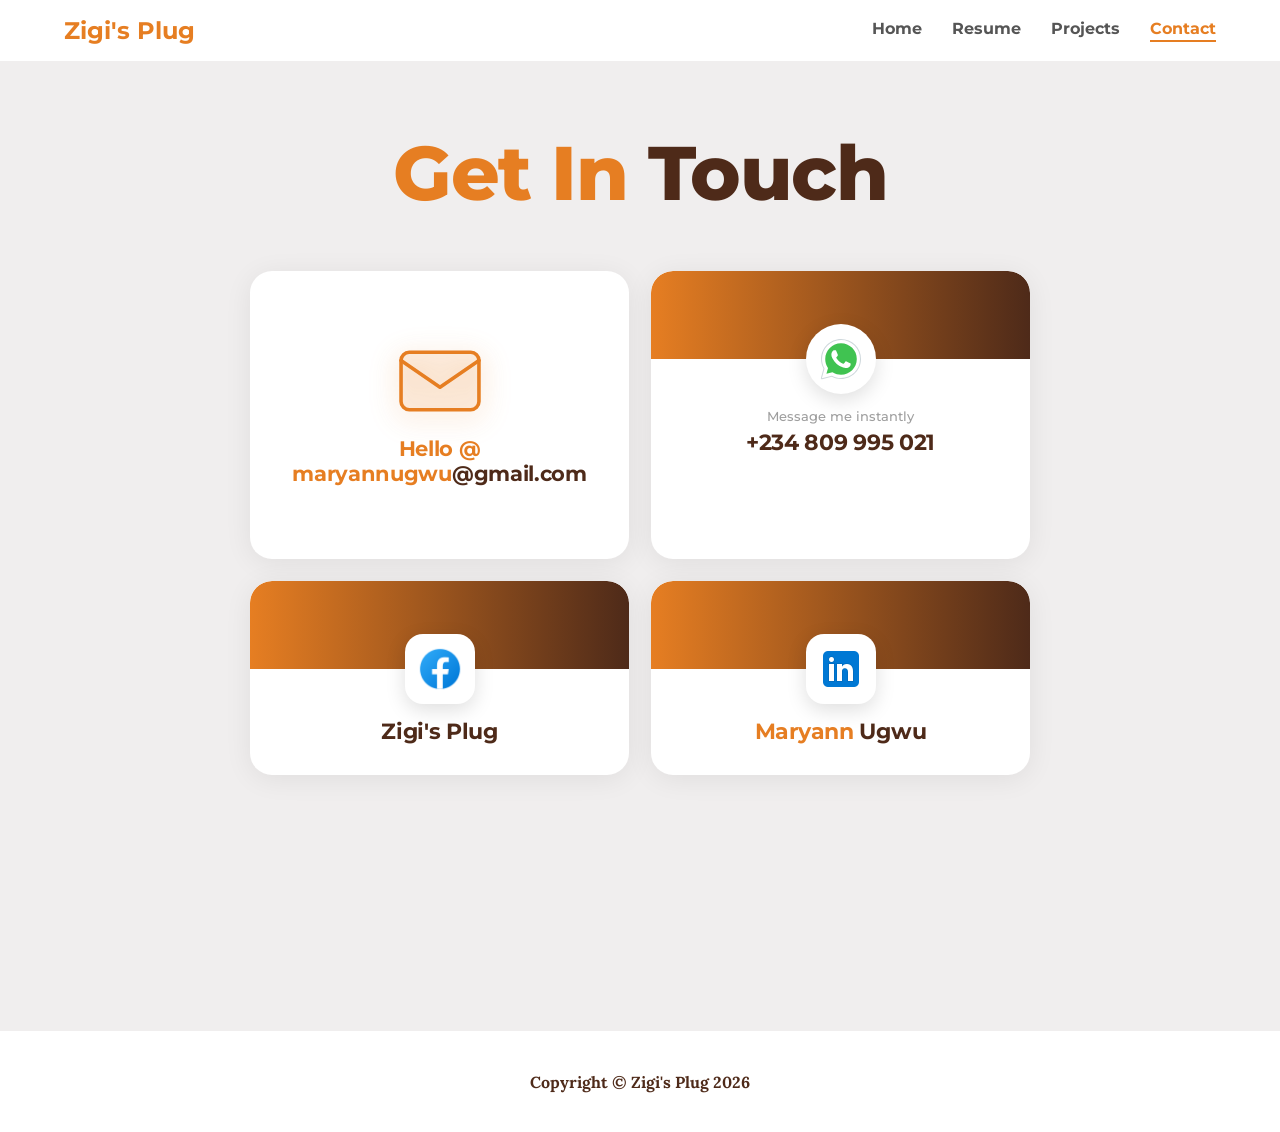
==== contact.html @ e09af683 "Add files via upload" ====
<!DOCTYPE html>
<html lang="en">
<head>
    <meta charset="UTF-8">
    <meta name="viewport" content="width=device-width, initial-scale=1.0">
    <title>Contact – Zigi's Plug</title>
    <link rel="preconnect" href="https://fonts.googleapis.com">
    <link rel="preconnect" href="https://fonts.gstatic.com" crossorigin>
    <link href="https://fonts.googleapis.com/css2?family=Lora:ital,wght@0,400..700;1,400..700&family=Montserrat:ital,wght@0,100..900;1,100..900&family=Oswald:wght@200..700&display=swap" rel="stylesheet">
    <link rel="stylesheet" href="practise.css">
</head>
<body>

    <!-- ══ NAV ══ -->
    <header>
        <nav class="nav">
            <div class="logo">Zigi's Plug</div>
            <div class="links">
                <a href="index.html">Home</a>
                <a href="resume.html">Resume</a>
                <a href="project.html">Projects</a>
                <a href="contact.html" class="nav-active">Contact</a>
            </div>
        </nav>
    </header>

    <!-- ══ MAIN ══ -->
    <main>
        <section class="contact-section">

            <!-- Heading -->
            <h1 class="contact-heading">
                <span class="c-orange">Get In</span> <span class="c-dark">Touch</span>
            </h1>

            <!-- 2 × 2 Card Grid -->
            <div class="contact-grid">

                <!-- ── EMAIL CARD ── -->
                <a href="mailto:maryannugwu222@gmail.com" class="contact-card email-card">
                    <div class="email-icon">
                        <svg xmlns="http://www.w3.org/2000/svg"
                             viewBox="0 0 80 60" width="82" height="62" fill="none">
                            <!-- Card body -->
                            <rect x="2" y="2" width="76" height="56" rx="8"
                                  fill="#E67E22" fill-opacity="0.10"
                                  stroke="#E67E22" stroke-width="3.5"/>
                            <!-- Envelope flap -->
                            <path d="M2 10 L40 36 L78 10"
                                  stroke="#E67E22" stroke-width="3.5"
                                  stroke-linecap="round" stroke-linejoin="round"/>
                        </svg>
                    </div>
                    <p class="email-addr">
                        <span class="c-orange">Hello @ maryannugwu</span><span class="c-dark">@gmail.com</span>
                    </p>
                </a>

                <!-- ── WHATSAPP CARD ── -->
                <a href="https://wa.link/ex4yzp" target="_blank" rel="noopener"
                   class="contact-card gradient-card">
                    <div class="card-gradient-bar"></div>

                    <!-- WhatsApp badge — full green circle -->
                    <div class="card-badge circle-badge">
                        <svg xmlns="http://www.w3.org/2000/svg" x="0px" y="0px" width="48" height="48" viewBox="0 0 48 48">
                        <path fill="#fff" d="M4.868,43.303l2.694-9.835C5.9,30.59,5.026,27.324,5.027,23.979C5.032,13.514,13.548,5,24.014,5c5.079,0.002,9.845,1.979,13.43,5.566c3.584,3.588,5.558,8.356,5.556,13.428c-0.004,10.465-8.522,18.98-18.986,18.98c-0.001,0,0,0,0,0h-0.008c-3.177-0.001-6.3-0.798-9.073-2.311L4.868,43.303z"></path><path fill="#fff" d="M4.868,43.803c-0.132,0-0.26-0.052-0.355-0.148c-0.125-0.127-0.174-0.312-0.127-0.483l2.639-9.636c-1.636-2.906-2.499-6.206-2.497-9.556C4.532,13.238,13.273,4.5,24.014,4.5c5.21,0.002,10.105,2.031,13.784,5.713c3.679,3.683,5.704,8.577,5.702,13.781c-0.004,10.741-8.746,19.48-19.486,19.48c-3.189-0.001-6.344-0.788-9.144-2.277l-9.875,2.589C4.953,43.798,4.911,43.803,4.868,43.803z"></path><path fill="#cfd8dc" d="M24.014,5c5.079,0.002,9.845,1.979,13.43,5.566c3.584,3.588,5.558,8.356,5.556,13.428c-0.004,10.465-8.522,18.98-18.986,18.98h-0.008c-3.177-0.001-6.3-0.798-9.073-2.311L4.868,43.303l2.694-9.835C5.9,30.59,5.026,27.324,5.027,23.979C5.032,13.514,13.548,5,24.014,5 M24.014,42.974C24.014,42.974,24.014,42.974,24.014,42.974C24.014,42.974,24.014,42.974,24.014,42.974 M24.014,42.974C24.014,42.974,24.014,42.974,24.014,42.974C24.014,42.974,24.014,42.974,24.014,42.974 M24.014,4C24.014,4,24.014,4,24.014,4C12.998,4,4.032,12.962,4.027,23.979c-0.001,3.367,0.849,6.685,2.461,9.622l-2.585,9.439c-0.094,0.345,0.002,0.713,0.254,0.967c0.19,0.192,0.447,0.297,0.711,0.297c0.085,0,0.17-0.011,0.254-0.033l9.687-2.54c2.828,1.468,5.998,2.243,9.197,2.244c11.024,0,19.99-8.963,19.995-19.98c0.002-5.339-2.075-10.359-5.848-14.135C34.378,6.083,29.357,4.002,24.014,4L24.014,4z"></path><path fill="#40c351" d="M35.176,12.832c-2.98-2.982-6.941-4.625-11.157-4.626c-8.704,0-15.783,7.076-15.787,15.774c-0.001,2.981,0.833,5.883,2.413,8.396l0.376,0.597l-1.595,5.821l5.973-1.566l0.577,0.342c2.422,1.438,5.2,2.198,8.032,2.199h0.006c8.698,0,15.777-7.077,15.78-15.776C39.795,19.778,38.156,15.814,35.176,12.832z"></path><path fill="#fff" fill-rule="evenodd" d="M19.268,16.045c-0.355-0.79-0.729-0.806-1.068-0.82c-0.277-0.012-0.593-0.011-0.909-0.011c-0.316,0-0.83,0.119-1.265,0.594c-0.435,0.475-1.661,1.622-1.661,3.956c0,2.334,1.7,4.59,1.937,4.906c0.237,0.316,3.282,5.259,8.104,7.161c4.007,1.58,4.823,1.266,5.693,1.187c0.87-0.079,2.807-1.147,3.202-2.255c0.395-1.108,0.395-2.057,0.277-2.255c-0.119-0.198-0.435-0.316-0.909-0.554s-2.807-1.385-3.242-1.543c-0.435-0.158-0.751-0.237-1.068,0.238c-0.316,0.474-1.225,1.543-1.502,1.859c-0.277,0.317-0.554,0.357-1.028,0.119c-0.474-0.238-2.002-0.738-3.815-2.354c-1.41-1.257-2.362-2.81-2.639-3.285c-0.277-0.474-0.03-0.731,0.208-0.968c0.213-0.213,0.474-0.554,0.712-0.831c0.237-0.277,0.316-0.475,0.474-0.791c0.158-0.317,0.079-0.594-0.04-0.831C20.612,19.329,19.69,16.983,19.268,16.045z" clip-rule="evenodd"></path>
                        </svg>
                    </div>

                    <div class="card-body">
                        <p class="card-subtitle">Message me instantly</p>
                        <p class="card-title">+234 809 995 021</p>
                    </div>
                </a>

                <!-- ── FACEBOOK CARD ── -->
                <a href="https://www.facebook.com/profile.php?id=100084178749355"
                   target="_blank" rel="noopener"
                   class="contact-card gradient-card">
                    <div class="card-gradient-bar"></div>

                    <!-- Facebook badge — white rounded square with bold "f" -->
                    <div class="card-badge">
                        <img src="icons8-facebook-50.png" alt="Facebook badge" width="48" height="48">
                    </div>

                    <div class="card-body">
                        <p class="card-title">Zigi's Plug</p>
                    </div>
                </a>

                <!-- ── LINKEDIN CARD ── -->
                <a href="https://www.linkedin.com/in/maryann-ugwu-5b576a2b7"
                   target="_blank" rel="noopener"
                   class="contact-card gradient-card">
                    <div class="card-gradient-bar"></div>

                    <!-- LinkedIn badge — white rounded square with "in" -->
                    <div class="card-badge">
                       <img src="icons8-linkedin-48.png" alt="LinkedIn badge" width="48" height="48">
                    </div>

                    <div class="card-body">
                        <p class="card-title">
                            <span class="c-orange">Maryann</span> Ugwu
                        </p>
                    </div>
                </a>

            </div><!-- /.contact-grid -->

        </section>

        <!-- ══ MOBILE BOTTOM NAV ══ -->
        <div class="mobile-author-box">
            <a href="index.html">
                <div>
                    <svg xmlns="http://www.w3.org/2000/svg" fill="none" viewBox="0 0 24 24"
                         stroke-width="1.5" stroke="currentColor" class="size-6">
                        <path stroke-linecap="round" stroke-linejoin="round"
                              d="m2.25 12 8.954-8.955c.44-.439 1.152-.439 1.591 0L21.75 12M4.5 9.75v10.125c0 .621.504 1.125 1.125 1.125H9.75v-4.875c0-.621.504-1.125 1.125-1.125h2.25c.621 0 1.125.504 1.125 1.125V21h4.125c.621 0 1.125-.504 1.125-1.125V9.75M8.25 21h8.25"/>
                    </svg>
                    <h2>Home</h2>
                </div>
            </a>
            <a href="resume.html">
                <div>
                    <svg xmlns="http://www.w3.org/2000/svg" fill="none" viewBox="0 0 24 24"
                         stroke-width="1.5" stroke="currentColor" class="size-6">
                        <path stroke-linecap="round" stroke-linejoin="round"
                              d="M19.5 14.25v-2.625a3.375 3.375 0 0 0-3.375-3.375h-1.5A1.125 1.125 0 0 1 13.5 7.125v-1.5a3.375 3.375 0 0 0-3.375-3.375H8.25m2.25 0H5.625c-.621 0-1.125.504-1.125 1.125v17.25c0 .621.504 1.125 1.125 1.125h12.75c.621 0 1.125-.504 1.125-1.125V11.25a9 9 0 0 0-9-9Z"/>
                    </svg>
                    <h2>Resume</h2>
                </div>
            </a>
            <a href="project.html">
                <div>
                    <svg xmlns="http://www.w3.org/2000/svg" fill="none" viewBox="0 0 24 24"
                         stroke-width="1.5" stroke="currentColor" class="size-6">
                        <path stroke-linecap="round" stroke-linejoin="round"
                              d="M3 13.125C3 12.504 3.504 12 4.125 12h2.25c.621 0 1.125.504 1.125 1.125v6.75C7.5 20.496 6.996 21 6.375 21h-2.25A1.125 1.125 0 0 1 3 19.875v-6.75ZM9.75 8.625c0-.621.504-1.125 1.125-1.125h2.25c.621 0 1.125.504 1.125 1.125v11.25c0 .621-.504 1.125-1.125 1.125h-2.25a1.125 1.125 0 0 1-1.125-1.125V8.625ZM16.5 4.125c0-.621.504-1.125 1.125-1.125h2.25C20.496 3 21 3.504 21 4.125v15.75c0 .621-.504 1.125-1.125 1.125h-2.25a1.125 1.125 0 0 1-1.125-1.125V4.125Z"/>
                    </svg>
                    <h2>Projects</h2>
                </div>
            </a>
            <a href="contact.html">
                <div>
                    <svg xmlns="http://www.w3.org/2000/svg" fill="none" viewBox="0 0 24 24"
                         stroke-width="1.5" stroke="currentColor" class="size-6">
                        <path stroke-linecap="round" stroke-linejoin="round"
                              d="M21.75 6.75v10.5a2.25 2.25 0 0 1-2.25 2.25h-15a2.25 2.25 0 0 1-2.25-2.25V6.75m19.5 0A2.25 2.25 0 0 0 19.5 4.5h-15a2.25 2.25 0 0 0-2.25 2.25m19.5 0v.243a2.25 2.25 0 0 1-1.07 1.916l-7.5 4.615a2.25 2.25 0 0 1-2.36 0L3.32 8.91a2.25 2.25 0 0 1-1.07-1.916V6.75"/>
                    </svg>
                    <h2>Contact</h2>
                </div>
            </a>
        </div>

    </main>

    <footer>
        <h1>Copyright &copy; Zigi's Plug 2026</h1>
    </footer>

</body>
</html>
---- practise.css ----
body {
    background: white;
    color: #333; 
    font-family: "Lora", serif;
    margin: 0;
    overflow-x: hidden; 
}


nav {
    display: flex;
    flex-wrap: wrap;
    justify-content: space-between;
    align-items: center;
    padding: 1rem 5%;
    max-width: 1200px;
    margin: 0 auto;
}

.logo {
    font-family: "Montserrat", sans-serif;
    font-size: 24px;
    font-weight: bold;
    color: #E67E22;
}

.links {
    display: flex;
    gap: 30px;
}

.links a {
    text-decoration: none;
    font-family: "Montserrat", sans-serif;
    color: #555;
    font-weight: bold;
    transition: color 0.3s;
}

.links a:hover {
    color: #E67E22;
}

.links a:active {
    color: #E67E22;
    border-bottom: 2px solid #E67E22;
    padding-bottom: 2px;
}

.buttons{
    display: flex;
    gap: 30px;
}
.btn {
    background-color: #E67E22;
    color: #FFFFFF;
    padding: 10px 20px;
    border: none;
    text-decoration: none;
    font-family: "Montserrat", sans-serif;
    font-size: 16px;
    font-weight: bold;
    border-radius: 8px;
    transition: background 0.3s, color 0.3s;
}
.btn:hover {
    background-color: #4E2A19;
    color: #FFFFFF;
}
.btn1 {
    background-color: transparent;
    color: #4E2A19;
    padding: 10px 20px;
    text-decoration: none;
    border: 2px solid #E67E22;
    font-family: "Montserrat", sans-serif;
    font-size: 16px;
    font-weight: bold;
    border-radius: 8px;
    transition: background 0.3s, color 0.3s;
}
.btn1:hover {
    background-color: #4E2A19;
    color: #FFFFFF;
}

.container {
    max-width: 1200px;
    margin: 0 auto;
    padding: 80px 5%;
    display: flex;
    flex-direction: row; 
    align-items: center;
    gap: 40px;
}

.content0 {
    flex: 1;
    display: flex;
    flex-direction: column;
    gap: 30px;
}

.content1 {
    background: linear-gradient(to right, #E67E22, #4E2A19);
    padding: 12px 20px;
    color: #FFFFFF;
    font-size: 14px;
    text-transform: uppercase;
    width: fit-content;
    border-radius: 8px;
    letter-spacing: 1px;
}

.content h1 {
    font-size: clamp(32px, 5vw, 48px); 
    color: #4E2A19;
    margin: 0;
}

.content .name {
    background: linear-gradient(to right, #E67E22, #4E2A19);
   -webkit-background-clip: text;
    background-clip: text;
    color: transparent;
}

.content p {
    font-size: 18px;
    color: #4E2A19;
    max-width: 500px;
}

.buttons {
    display: flex;
    gap: 20px;
}

/* Profile Image Container */
.contain {
    flex: 1;
    max-width: 400px;
    position: relative;
    display: flex;
    justify-content: center;
}

.contain::before {
    content: "";
    position: absolute;
    bottom: 0;
    width: 100%;
    height: 85%;
    background: linear-gradient(to right, #E67E22, #4E2A19);
    border-radius: 40px;
    z-index: 0;
}
.mobile-author-box {
    display: none;
}


.contain img {
    width: 100%;
    height: auto;
    max-width: 320px;
    position: relative;
    z-index: 10;
    filter: drop-shadow(0 15px 30px rgba(0,0,0,0.3));
}

/* About Section */
section {
    background: #f0eeee;
    padding: 60px 5%;
}

.about {
    max-width: 900px;
    margin: 0 auto;
    text-align: center;
}

section h1 {
    color: #E67E22;
    font-size: 32px;
}

section h2 {
    color: #4E2A19;
    font-size: clamp(18px, 3vw, 24px);
    line-height: 1.6;
    margin-top: 20px;
    font-style: italic;
}

.images {
    display: flex;
    justify-content: center;
    gap: 30px;
    margin-top: 40px;
}

.images img {
    height: 35px;
    width: 35px;
    opacity: 0.8;
    transition: opacity 0.3s;
}

.images img:hover {
    opacity: 1;
}

/* Footer */
footer {
    padding: 30px;
    text-align: center;
    background: white;
}

footer h1 {
    font-size: 16px;
    color: #4E2A19;
}



/* --- ANIMATION DEFINITIONS --- */


@keyframes slideInLeft {
    from {
        opacity: 0;
        transform: translateX(-50px);
    }
    to {
        opacity: 1;
        transform: translateX(0);
    }
}


@keyframes fadeInScale {
    from {
        opacity: 0;
        transform: scale(0.8);
    }
    to {
        opacity: 1;
        transform: scale(1);
    }
}

/* Subtle upward float for buttons and secondary sections */
@keyframes fadeInUp {
    from {
        opacity: 0;
        transform: translateY(30px);
    }
    to {
        opacity: 1;
        transform: translateY(0);
    }
}



.content0 {
    animation: slideInLeft 1s ease-out forwards;
}


.contain {
    animation: fadeInScale 1.2s ease-out forwards;
}


.content1 {
    animation: fadeInUp 0.8s ease-out 0.3s backwards; /* Delay of 0.3s */
}

.buttons {
    animation: fadeInUp 0.8s ease-out 0.6s backwards; /* Delay of 0.6s */
}

.about {
    animation: fadeInUp 1.2s ease-out 0.9s backwards; /* Appears last */
}

.btn:hover, .btn1:hover {
    transform: translateY(-3px);
    box-shadow: 0 5px 15px rgba(230, 126, 34, 0.4);
    transition: all 0.3s ease;
}

/* Pulse effect for the social icons */
.images a img:hover {
    transform: scale(1.2);
    filter: brightness(1.2);
    transition: transform 0.3s ease;
}

/* MEDIA QUERIES */

/* For Tablets and smaller */
@media (max-width: 992px) {
    .container {
        flex-direction: column-reverse; /* Stack image on top for mobile/tablet */
        text-align: center;
        padding-top: 15px;
    }

    .content0 {
        align-items: center;
    }

    .content p {
        margin: 0 auto;
    }
}

/* For Phones */
@media (max-width: 600px) {
   nav {
        flex-direction: column;
        gap: 20px;
    }

    .links {
        gap: 15px;
        bottom: 0;
    }
    .logo {
        width: 100%;
        display: flex;
        justify-content: center;
        align-items: center;
    }

    
    .container {
        padding-top: 30px;
        flex-direction: column;
        text-align: center;
    }


    
    /* Hide the original top navigation links */
    nav .links {
        display: none;
    }
    /* --- ENCODED MOBILE NAVIGATION & ANIMATIONS --- */
    
    .mobile-author-box {
        display: flex;
        position: fixed;      
        bottom: 0;            
        left: 0;              
        right: 0;             
        width: 100%;          
        background: linear-gradient(to right, #E67E22, #4E2A19);  
        height: 80px;         
        justify-content: space-around;
        align-items: center;
        z-index: 9999;       
        margin: 0;            
        padding: 0;     
        border: none;
        border-radius: 30% 30% 0 0;     
        animation: navSlideUp 0.6s cubic-bezier(0.2, 1, 0.3, 1) forwards;
    }

    .mobile-author-box a {
       text-decoration: none;
        color: #FFFFFF;
        font-family: "Montserrat", sans-serif;
        font-weight: bold;
        font-size: 5px;
        flex: 1;              /* Makes each link take equal width */
        text-align: center;
        height: 100%;
        display: flex;
        align-items: center;
        justify-content: center;
        transition: transform 0.2s ease, background 0.3s ease;
    }
/* Labels inside each nav item */
    .mobile-author-box h2 {
        font-size: 10px;
        font-weight: 700;
        margin: 0;
        font-family: "Montserrat", sans-serif;
        color: #ffffff;
        letter-spacing: 0.04em;
        text-transform: uppercase;
    }
    
    .mobile-author-box a:active {
        transform: scale(0.85); 
        color: #E67E22;
        background: rgba(0, 0, 0, 0.1); 
        transition: transform 0.05s; 
    }

    /* Keyframes for the entrance slide */
    @keyframes navSlideUp {
        from {
            transform: translateY(100%);
            opacity: 0;
        }
        to {
            transform: translateY(0);
            opacity: 1;
        }
    }

    /* Ensure the content of your page doesn't get hidden behind the bar */
    body {
        padding-bottom: 70px;
    }

    .mobile-author-box div{
        display: flex;
        flex-direction: column;
        align-items: center;
        gap: 2px;
    }
    .mobile-author-box svg{
        height: 30px;
        width: 30px;
    }

    /* Prevents the footer or image from being cut off by the fixed bar */
    body {
        padding-bottom: 60px; 
    }



    footer{
        display: none;
    }
}


/* ═══════════════════════════════════════════
   CONTACT PAGE
   contact.html styles
═══════════════════════════════════════════ */

.contact-section {
    background: #f0eeee;
    min-height: calc(100vh - 80px);
    padding: 70px 5% 80px;
    display: flex;
    flex-direction: column;
    align-items: center;
}

/* ── Heading ── */
.contact-heading {
    font-family: "Montserrat", sans-serif;
    font-size: clamp(44px, 7vw, 76px);
    font-weight: 800;
    text-align: center;
    margin: 0 0 56px;
    letter-spacing: -1.5px;
    line-height: 1.1;
    animation: fadeInUp 0.8s ease-out forwards;
}

.c-orange { color: #E67E22; }
.c-dark   { color: #4E2A19; }

/* ── Grid ── */
.contact-grid {
    display: grid;
    grid-template-columns: repeat(2, 1fr);
    gap: 22px;
    max-width: 780px;
    width: 100%;
}

/* ── Base card ── */
.contact-card {
    background: white;
    border-radius: 22px;
    box-shadow: 0 4px 28px rgba(0, 0, 0, 0.07);
    overflow: hidden;
    display: flex;
    flex-direction: column;
    align-items: center;
    text-decoration: none;
    cursor: pointer;
    transition: transform 0.28s ease, box-shadow 0.28s ease;
}

.contact-card:hover {
    transform: translateY(-8px);
    box-shadow: 0 18px 44px rgba(230, 126, 34, 0.22);
}

/* ── Email card ── */
.email-card {
    padding: 42px 24px 36px;
    justify-content: center;
    gap: 20px;
    min-height: 210px;
}

.email-icon {
    filter: drop-shadow(0 6px 14px rgba(230, 126, 34, 0.45));
    animation: fadeInScale 0.9s ease-out 0.2s backwards;
}

.email-addr {
    font-family: "Montserrat", sans-serif;
    font-size: clamp(15px, 2.2vw, 21px);
    font-weight: 700;
    margin: 0;
    text-align: center;
    letter-spacing: -0.3px;
}

/* ── Gradient-header cards ── */
.gradient-card {
    padding-bottom: 30px;
}

.card-gradient-bar {
    width: 100%;
    height: 88px;
    background: linear-gradient(to right, #E67E22, #4E2A19);
    flex-shrink: 0;
    border-radius: 22px 22px 0 0;
}

/* Icon badge — overlaps gradient bar + white body */
.card-badge {
    width: 70px;
    height: 70px;
    background: white;
    border-radius: 18px;
    display: flex;
    align-items: center;
    justify-content: center;
    margin-top: -35px;
    box-shadow: 0 6px 20px rgba(0, 0, 0, 0.13);
    flex-shrink: 0;
    position: relative;
    z-index: 1;
    overflow: hidden;
}

.card-badge.circle-badge {
    border-radius: 50%;
    padding: 0;
    overflow: hidden;
}

.card-body {
    margin-top: 14px;
    text-align: center;
    padding: 0 22px;
    display: flex;
    flex-direction: column;
    gap: 5px;
}

.card-subtitle {
    font-family: "Montserrat", sans-serif;
    font-size: 13px;
    color: #9E9E9E;
    font-weight: 500;
    margin: 0;
}

.card-title {
    font-family: "Montserrat", sans-serif;
    font-size: clamp(16px, 2.2vw, 22px);
    font-weight: 700;
    color: #4E2A19;
    margin: 0;
    letter-spacing: -0.3px;
}

/* ── Card entrance animations ── */
.contact-grid .contact-card:nth-child(1) { animation: cardSlideUp 0.7s ease-out 0.15s backwards; }
.contact-grid .contact-card:nth-child(2) { animation: cardSlideUp 0.7s ease-out 0.30s backwards; }
.contact-grid .contact-card:nth-child(3) { animation: cardSlideUp 0.7s ease-out 0.45s backwards; }
.contact-grid .contact-card:nth-child(4) { animation: cardSlideUp 0.7s ease-out 0.60s backwards; }

@keyframes cardSlideUp {
    from { opacity: 0; transform: translateY(36px); }
    to   { opacity: 1; transform: translateY(0); }
}

/* ── Active nav link (contact page) ── */
.links a.nav-active {
    color: #E67E22;
    border-bottom: 2px solid #E67E22;
    padding-bottom: 2px;
}

/* ── RESPONSIVE ── */
@media (max-width: 600px) {
    .contact-section {
        padding: 40px 16px 100px;
    }

    .contact-heading {
        font-size: 38px;
        margin-bottom: 36px;
    }

    .contact-grid {
        gap: 14px;
    }

    .card-gradient-bar {
        height: 70px;
    }

    .card-badge {
        width: 58px;
        height: 58px;
        margin-top: -29px;
        border-radius: 14px;
    }

    .card-badge.circle-badge {
        border-radius: 50%;
    }

    .email-card {
        padding: 32px 16px 28px;
        min-height: 170px;
    }

    .card-title {
        font-size: 15px;
    }

    .email-addr {
        font-size: 14px;
    }
}

@media (max-width: 400px) {
    .contact-grid {
        grid-template-columns: 1fr;
        max-width: 340px;
    }
}
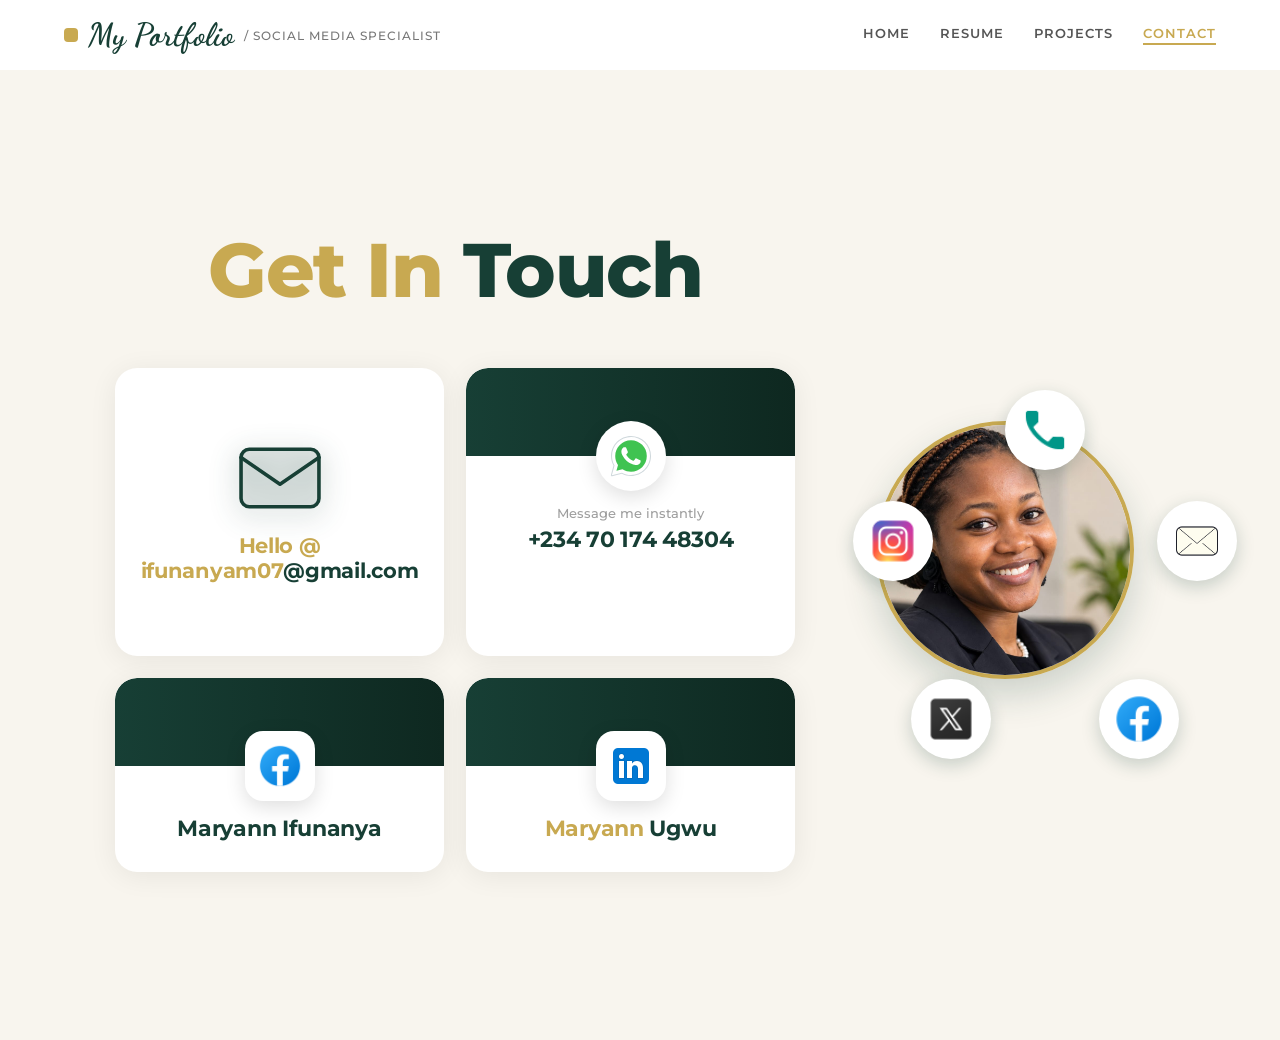
==== commit 90dd9f03: "Add files via upload" ====
--- a/contact.html
+++ b/contact.html
@@ -3,10 +3,10 @@
 <head>
     <meta charset="UTF-8">
     <meta name="viewport" content="width=device-width, initial-scale=1.0">
-    <title>Contact – Zigi's Plug</title>
+    <title>Contact- My Portfolio </title>
     <link rel="preconnect" href="https://fonts.googleapis.com">
     <link rel="preconnect" href="https://fonts.gstatic.com" crossorigin>
-    <link href="https://fonts.googleapis.com/css2?family=Lora:ital,wght@0,400..700;1,400..700&family=Montserrat:ital,wght@0,100..900;1,100..900&family=Oswald:wght@200..700&display=swap" rel="stylesheet">
+    <link href="https://fonts.googleapis.com/css2?family=Lora:ital,wght@0,400..700;1,400..700&family=Montserrat:ital,wght@0,100..900;1,100..900&family=Oswald:wght@200..700&family=Dancing+Script:wght@400..700&display=swap" rel="stylesheet">
     <link rel="stylesheet" href="practise.css">
 </head>
 <body>
@@ -14,7 +14,11 @@
     <!-- ══ NAV ══ -->
     <header>
         <nav class="nav">
-            <div class="logo">Zigi's Plug</div>
+            <div class="logo">
+                <span class="logo-mark"></span>
+                <span class="logo-name">My Portfolio</span>
+                <span class="logo-sub">/ Social Media Specialist</span>
+            </div>
             <div class="links">
                 <a href="index.html">Home</a>
                 <a href="resume.html">Resume</a>
@@ -27,6 +31,7 @@
     <!-- ══ MAIN ══ -->
     <main>
         <section class="contact-section">
+            <div class="contact-main">
 
             <!-- Heading -->
             <h1 class="contact-heading">
@@ -37,27 +42,27 @@
             <div class="contact-grid">
 
                 <!-- ── EMAIL CARD ── -->
-                <a href="mailto:maryannugwu222@gmail.com" class="contact-card email-card">
+                <a href="mailto:ifunanyam07@gmail.com" class="contact-card email-card">
                     <div class="email-icon">
                         <svg xmlns="http://www.w3.org/2000/svg"
                              viewBox="0 0 80 60" width="82" height="62" fill="none">
                             <!-- Card body -->
                             <rect x="2" y="2" width="76" height="56" rx="8"
-                                  fill="#E67E22" fill-opacity="0.10"
-                                  stroke="#E67E22" stroke-width="3.5"/>
+                                  fill="#173F35" fill-opacity="0.10"
+                                  stroke="#173F35" stroke-width="3.5"/>
                             <!-- Envelope flap -->
                             <path d="M2 10 L40 36 L78 10"
-                                  stroke="#E67E22" stroke-width="3.5"
+                                  stroke="#173F35" stroke-width="3.5"
                                   stroke-linecap="round" stroke-linejoin="round"/>
                         </svg>
                     </div>
                     <p class="email-addr">
-                        <span class="c-orange">Hello @ maryannugwu</span><span class="c-dark">@gmail.com</span>
+                        <span class="c-orange">Hello @ ifunanyam07</span><span class="c-dark">@gmail.com</span>
                     </p>
                 </a>
 
                 <!-- ── WHATSAPP CARD ── -->
-                <a href="https://wa.link/ex4yzp" target="_blank" rel="noopener"
+                <a href="https://wa.link/kumhxw" target="_blank" rel="noopener"
                    class="contact-card gradient-card">
                     <div class="card-gradient-bar"></div>
 
@@ -70,7 +75,7 @@
 
                     <div class="card-body">
                         <p class="card-subtitle">Message me instantly</p>
-                        <p class="card-title">+234 809 995 021</p>
+                        <p class="card-title">+234 70 174 48304</p>
                     </div>
                 </a>
 
@@ -86,7 +91,7 @@
                     </div>
 
                     <div class="card-body">
-                        <p class="card-title">Zigi's Plug</p>
+                        <p class="card-title">Maryann Ifunanya</p>
                     </div>
                 </a>
 
@@ -109,12 +114,67 @@
                 </a>
 
             </div><!-- /.contact-grid -->
+            </div><!-- /.contact-main -->
+
+            <!-- ── PHOTO + ORBITING CONTACT ICONS ── -->
+            <div class="contact-photo-side">
+                <div class="contact-photo-wrap">
+                    <img src="WhatsApp Image 2026-09-08 at 3.28.43 PM.jpeg" alt="Maryann Ugwu" class="contact-photo">
+                    <div class="orbit-wrap">
+                        <div class="orbit-icon orbit-icon-1">
+                            <div class="orbit-badge orbit-badge-phone" aria-hidden="true">
+                                <img src="icons8-phone-48.png" alt="" width="26" height="26">
+                            </div>
+                        </div>
+                        <div class="orbit-icon orbit-icon-2">
+                            <div class="orbit-badge orbit-badge-email" aria-hidden="true">
+                                <img src="icons8-email-100.png" alt="" width="26" height="26">
+                            </div>
+                        </div>
+                        <div class="orbit-icon orbit-icon-3">
+                            <div class="orbit-badge orbit-badge-fb" aria-hidden="true">
+                                <img src="icons8-facebook-50.png" alt="" width="26" height="26">
+                            </div>
+                        </div>
+                        <div class="orbit-icon orbit-icon-4">
+                            <div class="orbit-badge orbit-badge-x" aria-hidden="true">
+                                <img src="icons8-x-50.png" alt="" width="24" height="24">
+                            </div>
+                        </div>
+                        <div class="orbit-icon orbit-icon-5">
+                            <div class="orbit-badge orbit-badge-ig" aria-hidden="true">
+                                <img src="icons8-instagram-50.png" alt="" width="26" height="26">
+                            </div>
+                        </div>
+                    </div>
+                </div>
+            </div>
 
         </section>
 
         <!-- ══ MOBILE BOTTOM NAV ══ -->
         <div class="mobile-author-box">
-            <a href="index.html">
+            <a href="resume.html">
+                <div>
+                    <svg xmlns="http://www.w3.org/2000/svg" fill="none" viewBox="0 0 24 24"
+                         stroke-width="1.5" stroke="currentColor" class="size-6">
+                        <path stroke-linecap="round" stroke-linejoin="round"
+                              d="M19.5 14.25v-2.625a3.375 3.375 0 0 0-3.375-3.375h-1.5A1.125 1.125 0 0 1 13.5 7.125v-1.5a3.375 3.375 0 0 0-3.375-3.375H8.25m2.25 0H5.625c-.621 0-1.125.504-1.125 1.125v17.25c0 .621.504 1.125 1.125 1.125h12.75c.621 0 1.125-.504 1.125-1.125V11.25a9 9 0 0 0-9-9Z"/>
+                    </svg>
+                    <h2>Resume</h2>
+                </div>
+            </a>
+            <a href="project.html">
+                <div>
+                    <svg xmlns="http://www.w3.org/2000/svg" fill="none" viewBox="0 0 24 24"
+                         stroke-width="1.5" stroke="currentColor" class="size-6">
+                        <path stroke-linecap="round" stroke-linejoin="round"
+                              d="M3 13.125C3 12.504 3.504 12 4.125 12h2.25c.621 0 1.125.504 1.125 1.125v6.75C7.5 20.496 6.996 21 6.375 21h-2.25A1.125 1.125 0 0 1 3 19.875v-6.75ZM9.75 8.625c0-.621.504-1.125 1.125-1.125h2.25c.621 0 1.125.504 1.125 1.125v11.25c0 .621-.504 1.125-1.125 1.125h-2.25a1.125 1.125 0 0 1-1.125-1.125V8.625ZM16.5 4.125c0-.621.504-1.125 1.125-1.125h2.25C20.496 3 21 3.504 21 4.125v15.75c0 .621-.504 1.125-1.125 1.125h-2.25a1.125 1.125 0 0 1-1.125-1.125V4.125Z"/>
+                    </svg>
+                    <h2>Projects</h2>
+                </div>
+            </a>
+            <a href="index.html" class="mob-home">
                 <div>
                     <svg xmlns="http://www.w3.org/2000/svg" fill="none" viewBox="0 0 24 24"
                          stroke-width="1.5" stroke="currentColor" class="size-6">
@@ -124,27 +184,7 @@
                     <h2>Home</h2>
                 </div>
             </a>
-            <a href="resume.html">
-                <div>
-                    <svg xmlns="http://www.w3.org/2000/svg" fill="none" viewBox="0 0 24 24"
-                         stroke-width="1.5" stroke="currentColor" class="size-6">
-                        <path stroke-linecap="round" stroke-linejoin="round"
-                              d="M19.5 14.25v-2.625a3.375 3.375 0 0 0-3.375-3.375h-1.5A1.125 1.125 0 0 1 13.5 7.125v-1.5a3.375 3.375 0 0 0-3.375-3.375H8.25m2.25 0H5.625c-.621 0-1.125.504-1.125 1.125v17.25c0 .621.504 1.125 1.125 1.125h12.75c.621 0 1.125-.504 1.125-1.125V11.25a9 9 0 0 0-9-9Z"/>
-                    </svg>
-                    <h2>Resume</h2>
-                </div>
-            </a>
-            <a href="project.html">
-                <div>
-                    <svg xmlns="http://www.w3.org/2000/svg" fill="none" viewBox="0 0 24 24"
-                         stroke-width="1.5" stroke="currentColor" class="size-6">
-                        <path stroke-linecap="round" stroke-linejoin="round"
-                              d="M3 13.125C3 12.504 3.504 12 4.125 12h2.25c.621 0 1.125.504 1.125 1.125v6.75C7.5 20.496 6.996 21 6.375 21h-2.25A1.125 1.125 0 0 1 3 19.875v-6.75ZM9.75 8.625c0-.621.504-1.125 1.125-1.125h2.25c.621 0 1.125.504 1.125 1.125v11.25c0 .621-.504 1.125-1.125 1.125h-2.25a1.125 1.125 0 0 1-1.125-1.125V8.625ZM16.5 4.125c0-.621.504-1.125 1.125-1.125h2.25C20.496 3 21 3.504 21 4.125v15.75c0 .621-.504 1.125-1.125 1.125h-2.25a1.125 1.125 0 0 1-1.125-1.125V4.125Z"/>
-                    </svg>
-                    <h2>Projects</h2>
-                </div>
-            </a>
-            <a href="contact.html">
+            <a href="contact.html" class="mob-active">
                 <div>
                     <svg xmlns="http://www.w3.org/2000/svg" fill="none" viewBox="0 0 24 24"
                          stroke-width="1.5" stroke="currentColor" class="size-6">
@@ -158,9 +198,7 @@
 
     </main>
 
-    <footer>
-        <h1>Copyright &copy; Zigi's Plug 2026</h1>
-    </footer>
-
+
+    <script src="script.js"></script>
 </body>
-</html>
+</html>
--- a/practise.css
+++ b/practise.css
@@ -1,656 +1,1018 @@
-body {
-    background: white;
-    color: #333; 
-    font-family: "Lora", serif;
-    margin: 0;
-    overflow-x: hidden; 
-}
-
-
-nav {
-    display: flex;
-    flex-wrap: wrap;
-    justify-content: space-between;
-    align-items: center;
-    padding: 1rem 5%;
-    max-width: 1200px;
-    margin: 0 auto;
-}
-
-.logo {
-    font-family: "Montserrat", sans-serif;
-    font-size: 24px;
-    font-weight: bold;
-    color: #E67E22;
-}
-
-.links {
-    display: flex;
-    gap: 30px;
-}
-
-.links a {
-    text-decoration: none;
-    font-family: "Montserrat", sans-serif;
-    color: #555;
-    font-weight: bold;
-    transition: color 0.3s;
-}
-
-.links a:hover {
-    color: #E67E22;
-}
-
-.links a:active {
-    color: #E67E22;
-    border-bottom: 2px solid #E67E22;
-    padding-bottom: 2px;
-}
-
-.buttons{
-    display: flex;
-    gap: 30px;
-}
-.btn {
-    background-color: #E67E22;
-    color: #FFFFFF;
-    padding: 10px 20px;
-    border: none;
-    text-decoration: none;
-    font-family: "Montserrat", sans-serif;
-    font-size: 16px;
-    font-weight: bold;
-    border-radius: 8px;
-    transition: background 0.3s, color 0.3s;
-}
-.btn:hover {
-    background-color: #4E2A19;
-    color: #FFFFFF;
-}
-.btn1 {
-    background-color: transparent;
-    color: #4E2A19;
-    padding: 10px 20px;
-    text-decoration: none;
-    border: 2px solid #E67E22;
-    font-family: "Montserrat", sans-serif;
-    font-size: 16px;
-    font-weight: bold;
-    border-radius: 8px;
-    transition: background 0.3s, color 0.3s;
-}
-.btn1:hover {
-    background-color: #4E2A19;
-    color: #FFFFFF;
-}
-
-.container {
-    max-width: 1200px;
-    margin: 0 auto;
-    padding: 80px 5%;
-    display: flex;
-    flex-direction: row; 
-    align-items: center;
-    gap: 40px;
-}
-
-.content0 {
-    flex: 1;
-    display: flex;
-    flex-direction: column;
-    gap: 30px;
-}
-
-.content1 {
-    background: linear-gradient(to right, #E67E22, #4E2A19);
-    padding: 12px 20px;
-    color: #FFFFFF;
-    font-size: 14px;
-    text-transform: uppercase;
-    width: fit-content;
-    border-radius: 8px;
-    letter-spacing: 1px;
-}
-
-.content h1 {
-    font-size: clamp(32px, 5vw, 48px); 
-    color: #4E2A19;
-    margin: 0;
-}
-
-.content .name {
-    background: linear-gradient(to right, #E67E22, #4E2A19);
-   -webkit-background-clip: text;
-    background-clip: text;
-    color: transparent;
-}
-
-.content p {
-    font-size: 18px;
-    color: #4E2A19;
-    max-width: 500px;
-}
-
-.buttons {
-    display: flex;
-    gap: 20px;
-}
-
-/* Profile Image Container */
-.contain {
-    flex: 1;
-    max-width: 400px;
-    position: relative;
-    display: flex;
-    justify-content: center;
-}
-
-.contain::before {
-    content: "";
-    position: absolute;
-    bottom: 0;
-    width: 100%;
-    height: 85%;
-    background: linear-gradient(to right, #E67E22, #4E2A19);
-    border-radius: 40px;
-    z-index: 0;
-}
-.mobile-author-box {
-    display: none;
-}
-
-
-.contain img {
-    width: 100%;
-    height: auto;
-    max-width: 320px;
-    position: relative;
-    z-index: 10;
-    filter: drop-shadow(0 15px 30px rgba(0,0,0,0.3));
-}
-
-/* About Section */
-section {
-    background: #f0eeee;
-    padding: 60px 5%;
-}
-
-.about {
-    max-width: 900px;
-    margin: 0 auto;
-    text-align: center;
-}
-
-section h1 {
-    color: #E67E22;
-    font-size: 32px;
-}
-
-section h2 {
-    color: #4E2A19;
-    font-size: clamp(18px, 3vw, 24px);
-    line-height: 1.6;
-    margin-top: 20px;
-    font-style: italic;
-}
-
-.images {
-    display: flex;
-    justify-content: center;
-    gap: 30px;
-    margin-top: 40px;
-}
-
-.images img {
-    height: 35px;
-    width: 35px;
-    opacity: 0.8;
-    transition: opacity 0.3s;
-}
-
-.images img:hover {
-    opacity: 1;
-}
-
-/* Footer */
-footer {
-    padding: 30px;
-    text-align: center;
-    background: white;
-}
-
-footer h1 {
-    font-size: 16px;
-    color: #4E2A19;
-}
-
-
-
-/* --- ANIMATION DEFINITIONS --- */
-
-
-@keyframes slideInLeft {
-    from {
-        opacity: 0;
-        transform: translateX(-50px);
-    }
-    to {
-        opacity: 1;
-        transform: translateX(0);
-    }
-}
-
-
-@keyframes fadeInScale {
-    from {
-        opacity: 0;
-        transform: scale(0.8);
-    }
-    to {
-        opacity: 1;
-        transform: scale(1);
-    }
-}
-
-/* Subtle upward float for buttons and secondary sections */
-@keyframes fadeInUp {
-    from {
-        opacity: 0;
-        transform: translateY(30px);
-    }
-    to {
-        opacity: 1;
-        transform: translateY(0);
-    }
-}
-
-
-
-.content0 {
-    animation: slideInLeft 1s ease-out forwards;
-}
-
-
-.contain {
-    animation: fadeInScale 1.2s ease-out forwards;
-}
-
-
-.content1 {
-    animation: fadeInUp 0.8s ease-out 0.3s backwards; /* Delay of 0.3s */
-}
-
-.buttons {
-    animation: fadeInUp 0.8s ease-out 0.6s backwards; /* Delay of 0.6s */
-}
-
-.about {
-    animation: fadeInUp 1.2s ease-out 0.9s backwards; /* Appears last */
-}
-
-.btn:hover, .btn1:hover {
-    transform: translateY(-3px);
-    box-shadow: 0 5px 15px rgba(230, 126, 34, 0.4);
-    transition: all 0.3s ease;
-}
-
-/* Pulse effect for the social icons */
-.images a img:hover {
-    transform: scale(1.2);
-    filter: brightness(1.2);
-    transition: transform 0.3s ease;
-}
-
-/* MEDIA QUERIES */
-
-/* For Tablets and smaller */
-@media (max-width: 992px) {
-    .container {
-        flex-direction: column-reverse; /* Stack image on top for mobile/tablet */
-        text-align: center;
-        padding-top: 15px;
-    }
-
-    .content0 {
-        align-items: center;
-    }
-
-    .content p {
-        margin: 0 auto;
-    }
-}
-
-/* For Phones */
-@media (max-width: 600px) {
-   nav {
-        flex-direction: column;
-        gap: 20px;
-    }
-
-    .links {
-        gap: 15px;
-        bottom: 0;
-    }
-    .logo {
-        width: 100%;
-        display: flex;
-        justify-content: center;
-        align-items: center;
-    }
-
-    
-    .container {
-        padding-top: 30px;
-        flex-direction: column;
-        text-align: center;
-    }
-
-
-    
-    /* Hide the original top navigation links */
-    nav .links {
-        display: none;
-    }
-    /* --- ENCODED MOBILE NAVIGATION & ANIMATIONS --- */
-    
-    .mobile-author-box {
-        display: flex;
-        position: fixed;      
-        bottom: 0;            
-        left: 0;              
-        right: 0;             
-        width: 100%;          
-        background: linear-gradient(to right, #E67E22, #4E2A19);  
-        height: 80px;         
-        justify-content: space-around;
-        align-items: center;
-        z-index: 9999;       
-        margin: 0;            
-        padding: 0;     
-        border: none;
-        border-radius: 30% 30% 0 0;     
-        animation: navSlideUp 0.6s cubic-bezier(0.2, 1, 0.3, 1) forwards;
-    }
-
-    .mobile-author-box a {
-       text-decoration: none;
-        color: #FFFFFF;
-        font-family: "Montserrat", sans-serif;
-        font-weight: bold;
-        font-size: 5px;
-        flex: 1;              /* Makes each link take equal width */
-        text-align: center;
-        height: 100%;
-        display: flex;
-        align-items: center;
-        justify-content: center;
-        transition: transform 0.2s ease, background 0.3s ease;
-    }
-/* Labels inside each nav item */
-    .mobile-author-box h2 {
-        font-size: 10px;
-        font-weight: 700;
-        margin: 0;
-        font-family: "Montserrat", sans-serif;
-        color: #ffffff;
-        letter-spacing: 0.04em;
-        text-transform: uppercase;
-    }
-    
-    .mobile-author-box a:active {
-        transform: scale(0.85); 
-        color: #E67E22;
-        background: rgba(0, 0, 0, 0.1); 
-        transition: transform 0.05s; 
-    }
-
-    /* Keyframes for the entrance slide */
-    @keyframes navSlideUp {
-        from {
-            transform: translateY(100%);
-            opacity: 0;
-        }
-        to {
-            transform: translateY(0);
-            opacity: 1;
-        }
-    }
-
-    /* Ensure the content of your page doesn't get hidden behind the bar */
-    body {
-        padding-bottom: 70px;
-    }
-
-    .mobile-author-box div{
-        display: flex;
-        flex-direction: column;
-        align-items: center;
-        gap: 2px;
-    }
-    .mobile-author-box svg{
-        height: 30px;
-        width: 30px;
-    }
-
-    /* Prevents the footer or image from being cut off by the fixed bar */
-    body {
-        padding-bottom: 60px; 
-    }
-
-
-
-    footer{
-        display: none;
-    }
-}
-
-
-/* ═══════════════════════════════════════════
-   CONTACT PAGE
-   contact.html styles
-═══════════════════════════════════════════ */
-
-.contact-section {
-    background: #f0eeee;
-    min-height: calc(100vh - 80px);
-    padding: 70px 5% 80px;
-    display: flex;
-    flex-direction: column;
-    align-items: center;
-}
-
-/* ── Heading ── */
-.contact-heading {
-    font-family: "Montserrat", sans-serif;
-    font-size: clamp(44px, 7vw, 76px);
-    font-weight: 800;
-    text-align: center;
-    margin: 0 0 56px;
-    letter-spacing: -1.5px;
-    line-height: 1.1;
-    animation: fadeInUp 0.8s ease-out forwards;
-}
-
-.c-orange { color: #E67E22; }
-.c-dark   { color: #4E2A19; }
-
-/* ── Grid ── */
-.contact-grid {
-    display: grid;
-    grid-template-columns: repeat(2, 1fr);
-    gap: 22px;
-    max-width: 780px;
-    width: 100%;
-}
-
-/* ── Base card ── */
-.contact-card {
-    background: white;
-    border-radius: 22px;
-    box-shadow: 0 4px 28px rgba(0, 0, 0, 0.07);
-    overflow: hidden;
-    display: flex;
-    flex-direction: column;
-    align-items: center;
-    text-decoration: none;
-    cursor: pointer;
-    transition: transform 0.28s ease, box-shadow 0.28s ease;
-}
-
-.contact-card:hover {
-    transform: translateY(-8px);
-    box-shadow: 0 18px 44px rgba(230, 126, 34, 0.22);
-}
-
-/* ── Email card ── */
-.email-card {
-    padding: 42px 24px 36px;
-    justify-content: center;
-    gap: 20px;
-    min-height: 210px;
-}
-
-.email-icon {
-    filter: drop-shadow(0 6px 14px rgba(230, 126, 34, 0.45));
-    animation: fadeInScale 0.9s ease-out 0.2s backwards;
-}
-
-.email-addr {
-    font-family: "Montserrat", sans-serif;
-    font-size: clamp(15px, 2.2vw, 21px);
-    font-weight: 700;
-    margin: 0;
-    text-align: center;
-    letter-spacing: -0.3px;
-}
-
-/* ── Gradient-header cards ── */
-.gradient-card {
-    padding-bottom: 30px;
-}
-
-.card-gradient-bar {
-    width: 100%;
-    height: 88px;
-    background: linear-gradient(to right, #E67E22, #4E2A19);
-    flex-shrink: 0;
-    border-radius: 22px 22px 0 0;
-}
-
-/* Icon badge — overlaps gradient bar + white body */
-.card-badge {
-    width: 70px;
-    height: 70px;
-    background: white;
-    border-radius: 18px;
-    display: flex;
-    align-items: center;
-    justify-content: center;
-    margin-top: -35px;
-    box-shadow: 0 6px 20px rgba(0, 0, 0, 0.13);
-    flex-shrink: 0;
-    position: relative;
-    z-index: 1;
-    overflow: hidden;
-}
-
-.card-badge.circle-badge {
-    border-radius: 50%;
-    padding: 0;
-    overflow: hidden;
-}
-
-.card-body {
-    margin-top: 14px;
-    text-align: center;
-    padding: 0 22px;
-    display: flex;
-    flex-direction: column;
-    gap: 5px;
-}
-
-.card-subtitle {
-    font-family: "Montserrat", sans-serif;
-    font-size: 13px;
-    color: #9E9E9E;
-    font-weight: 500;
-    margin: 0;
-}
-
-.card-title {
-    font-family: "Montserrat", sans-serif;
-    font-size: clamp(16px, 2.2vw, 22px);
-    font-weight: 700;
-    color: #4E2A19;
-    margin: 0;
-    letter-spacing: -0.3px;
-}
-
-/* ── Card entrance animations ── */
-.contact-grid .contact-card:nth-child(1) { animation: cardSlideUp 0.7s ease-out 0.15s backwards; }
-.contact-grid .contact-card:nth-child(2) { animation: cardSlideUp 0.7s ease-out 0.30s backwards; }
-.contact-grid .contact-card:nth-child(3) { animation: cardSlideUp 0.7s ease-out 0.45s backwards; }
-.contact-grid .contact-card:nth-child(4) { animation: cardSlideUp 0.7s ease-out 0.60s backwards; }
-
-@keyframes cardSlideUp {
-    from { opacity: 0; transform: translateY(36px); }
-    to   { opacity: 1; transform: translateY(0); }
-}
-
-/* ── Active nav link (contact page) ── */
-.links a.nav-active {
-    color: #E67E22;
-    border-bottom: 2px solid #E67E22;
-    padding-bottom: 2px;
-}
-
-/* ── RESPONSIVE ── */
-@media (max-width: 600px) {
-    .contact-section {
-        padding: 40px 16px 100px;
-    }
-
-    .contact-heading {
-        font-size: 38px;
-        margin-bottom: 36px;
-    }
-
-    .contact-grid {
-        gap: 14px;
-    }
-
-    .card-gradient-bar {
-        height: 70px;
-    }
-
-    .card-badge {
-        width: 58px;
-        height: 58px;
-        margin-top: -29px;
-        border-radius: 14px;
-    }
-
-    .card-badge.circle-badge {
-        border-radius: 50%;
-    }
-
-    .email-card {
-        padding: 32px 16px 28px;
-        min-height: 170px;
-    }
-
-    .card-title {
-        font-size: 15px;
-    }
-
-    .email-addr {
-        font-size: 14px;
-    }
-}
-
-@media (max-width: 400px) {
-    .contact-grid {
-        grid-template-columns: 1fr;
-        max-width: 340px;
-    }
-}
+:root {
+    --forest-green: #173F35;
+    --forest-green-deep: #0E2820;
+    --cream: #F8F5EE;
+    --gold: #C8A951;
+    --gold-light: #DFC988;
+    --white: #FFFFFF;
+}
+
+/* Side-slide transition between pages, driven by script.js: a colored panel
+   sweeps in to cover the screen on click, then the browser navigates; the
+   new page's own overlay sweeps back out to reveal it. Respects
+   prefers-reduced-motion (script.js skips the animation for those users). */
+.page-transition-overlay {
+    position: fixed;
+    inset: 0;
+    background: linear-gradient(120deg, var(--forest-green), var(--forest-green-deep));
+    z-index: 99999;
+    pointer-events: none;
+    display: flex;
+    align-items: center;
+    justify-content: center;
+    animation: overlaySweepOut 0.5s cubic-bezier(0.76, 0, 0.24, 1) 0.05s forwards;
+}
+
+.page-transition-overlay.is-sweeping-in {
+    animation: overlaySweepIn 0.42s cubic-bezier(0.76, 0, 0.24, 1) forwards;
+}
+
+/* "My Portfolio" only appears during the click-triggered sweep (covering the
+   screen), not on the page-load reveal — hidden by default, faded in only
+   when .is-sweeping-in is present. */
+.page-transition-text {
+    font-family: "Dancing Script", cursive;
+    font-weight: 700;
+    font-size: clamp(32px, 6vw, 56px);
+    color: var(--white);
+    opacity: 0;
+}
+
+.page-transition-overlay.is-sweeping-in .page-transition-text {
+    animation: overlayTextFade 0.3s ease-out 0.2s forwards;
+}
+
+@keyframes overlayTextFade {
+    from { opacity: 0; transform: scale(0.92); }
+    to   { opacity: 1; transform: scale(1); }
+}
+
+@keyframes overlaySweepOut {
+    from { transform: translateX(0%); }
+    to   { transform: translateX(100%); }
+}
+
+@keyframes overlaySweepIn {
+    from { transform: translateX(-100%); }
+    to   { transform: translateX(0%); }
+}
+
+body {
+    background: var(--cream);
+    color: #333; 
+    font-family: "Lora", serif;
+    margin: 0;
+    overflow-x: hidden;
+    min-height: 100vh;
+    display: flex;
+    flex-direction: column;
+}
+
+main {
+    flex: 1;
+    display: flex;
+    align-items: center;
+}
+
+
+header {
+    background: var(--white);
+}
+
+nav {
+    display: flex;
+    flex-wrap: wrap;
+    justify-content: space-between;
+    align-items: center;
+    padding: 1rem 5%;
+    max-width: 1200px;
+    margin: 0 auto;
+}
+
+.logo {
+    display: flex;
+    align-items: center;
+    gap: 10px;
+}
+
+.logo-mark {
+    width: 14px;
+    height: 14px;
+    border-radius: 4px;
+    background: var(--gold);
+    flex-shrink: 0;
+}
+
+.logo-name {
+    font-family: "Dancing Script", cursive;
+    font-size: 32px;
+    font-weight: 700;
+    color: var(--forest-green);
+}
+
+.logo-sub {
+    font-family: "Montserrat", sans-serif;
+    font-size: 12px;
+    font-weight: 500;
+    letter-spacing: 1px;
+    text-transform: uppercase;
+    color: #777;
+}
+
+.links {
+    display: flex;
+    gap: 30px;
+}
+
+.links a {
+    text-decoration: none;
+    font-family: "Montserrat", sans-serif;
+    color: #555;
+    font-weight: 600;
+    font-size: 13px;
+    letter-spacing: 1px;
+    text-transform: uppercase;
+    transition: color 0.3s;
+}
+
+.links a:hover {
+    color: var(--gold);
+}
+
+.links a:active {
+    color: var(--gold);
+    border-bottom: 2px solid var(--gold);
+    padding-bottom: 2px;
+}
+
+.buttons{
+    display: flex;
+    gap: 30px;
+}
+.btn {
+    background-color: var(--gold);
+    color: var(--forest-green);
+    padding: 10px 20px;
+    border: none;
+    text-decoration: none;
+    font-family: "Montserrat", sans-serif;
+    font-size: 16px;
+    font-weight: bold;
+    border-radius: 30px;
+    transition: background 0.3s, color 0.3s;
+}
+.btn:hover {
+    background-color: var(--forest-green);
+    color: var(--white);
+}
+.btn1 {
+    background-color: transparent;
+    color: var(--forest-green);
+    padding: 10px 20px;
+    text-decoration: none;
+    border: 2px solid var(--gold);
+    font-family: "Montserrat", sans-serif;
+    font-size: 16px;
+    font-weight: bold;
+    border-radius: 30px;
+    transition: background 0.3s, color 0.3s;
+}
+.btn1:hover {
+    background-color: var(--forest-green);
+    color: var(--white);
+}
+
+
+.container {
+    max-width: 1200px;
+    width: 100%;
+    margin: 0 auto;
+    padding: 40px 5%;
+    display: flex;
+    flex-direction: row; 
+    align-items: center;
+    gap: 40px;
+}
+
+.content0 {
+    flex: 1;
+    display: flex;
+    flex-direction: column;
+    gap: 26px;
+}
+
+.content {
+    display: flex;
+    flex-direction: column;
+    gap: 12px;
+}
+
+.content h1 {
+    font-family: "Montserrat", sans-serif;
+    font-weight: 800;
+    font-size: clamp(40px, 6vw, 68px);
+    line-height: 1.05;
+    color: var(--forest-green);
+    margin: 0;
+}
+
+.content-sub {
+    font-family: "Lora", serif;
+    font-weight: 400;
+    font-size: clamp(18px, 2.4vw, 24px);
+    color: var(--forest-green);
+    margin: 0;
+}
+
+.content-bio {
+    text-align: justify;
+    font-size: 18px;
+    color: var(--forest-green);
+    max-width: 1000px;
+    margin: 6px 0 0;
+}
+
+.buttons {
+    display: flex;
+    gap: 20px;
+}
+
+/* Profile Card */
+.profile-card {
+    width: 100%;
+    max-width: 400px;
+    flex-shrink: 0;
+    margin: 0 auto;
+    background: var(--white);
+    border-radius: 20px;
+    box-shadow: 0 14px 34px rgba(23,63,53,0.10);
+    overflow: hidden;
+    display: flex;
+    flex-direction: column;
+    align-items: center;
+}
+.profile-title {
+    font-family: "Montserrat", sans-serif;
+    font-weight: 700;
+    font-size: 1.2rem;
+    line-height: 1.25;
+    text-align: center;
+    margin: 0 0 18px;
+    color: var(--gold);
+}
+
+.profile-photo-wrap {
+    width: 100%;
+    height: 300px;
+    padding: 40px 30px 26px;
+    position: relative;
+}
+
+.profile-photo {
+    position: absolute;
+    inset: 0;
+    margin: auto;
+    width: 300px;
+    height: 300px;
+    border-radius: 50%;
+    object-fit: cover;
+    object-position: top;
+    border: 4px solid var(--gold);
+    box-shadow: 0 8px 20px rgba(0,0,0,0.15);
+    opacity: 0;
+    transition: opacity 0.9s ease-in-out;
+}
+
+/* Crossfade cycle: script.js toggles .is-active on one photo at a time
+   every few seconds; this transition handles the actual fade. */
+.profile-photo.is-active {
+    opacity: 1;
+    z-index: 1;
+}
+
+.profile-name {
+    font-family: "Montserrat", sans-serif;
+    font-weight: 700;
+    font-size: 1.6rem;
+    line-height: 1.25;
+    text-align: center;
+    margin: 0 0 18px;
+    background: linear-gradient(135deg, var(--gold), var(--forest-green));
+    -webkit-background-clip: text;
+    background-clip: text;
+    color: transparent;
+}
+
+.profile-divider {
+    width: 48px;
+    height: 3px;
+    background: var(--gold);
+    border-radius: 2px;
+    margin-bottom: 18px;
+}
+
+.profile-tagline {
+    font-family: "Montserrat", sans-serif;
+    font-weight: 600;
+    font-size: 12px;
+    letter-spacing: 2px;
+    text-transform: uppercase;
+    color: var(--forest-green);
+    text-align: center;
+    margin: 0 0 30px;
+    padding: 0 24px;
+}
+
+.profile-socials {
+    width: 100%;
+    background: var(--cream);
+    padding: 18px 0;
+    display: flex;
+    justify-content: center;
+    align-items: center;
+    gap: 24px;
+}
+
+.profile-socials img {
+    height: 26px;
+    width: 26px;
+    opacity: 0.85;
+    transition: opacity 0.3s, transform 0.3s;
+}
+
+.profile-socials img:hover {
+    opacity: 1;
+    transform: scale(1.15);
+}
+.mobile-author-box {
+    display: none;
+}
+
+/* Footer */
+footer {
+    padding: 30px;
+    text-align: center;
+    background: white;
+}
+
+footer h1 {
+    font-size: 16px;
+    color: var(--forest-green);
+}
+
+
+
+/* --- ANIMATION DEFINITIONS --- */
+
+
+@keyframes slideInLeft {
+    from {
+        opacity: 0;
+        transform: translateX(-50px);
+    }
+    to {
+        opacity: 1;
+        transform: translateX(0);
+    }
+}
+
+@keyframes slideInRight {
+    from {
+        opacity: 0;
+        transform: translateX(50px);
+    }
+    to {
+        opacity: 1;
+        transform: translateX(0);
+    }
+}
+
+
+@keyframes fadeInScale {
+    from {
+        opacity: 0;
+        transform: scale(0.8);
+    }
+    to {
+        opacity: 1;
+        transform: scale(1);
+    }
+}
+
+/* Subtle upward float for buttons and secondary sections */
+@keyframes fadeInUp {
+    from {
+        opacity: 0;
+        transform: translateY(30px);
+    }
+    to {
+        opacity: 1;
+        transform: translateY(0);
+    }
+}
+
+
+
+.content0 {
+    animation: slideInRight 1s ease-out forwards;
+}
+
+
+.profile-card {
+    animation: slideInLeft 1.1s ease-out forwards;
+}
+
+
+.buttons {
+    animation: fadeInUp 0.8s ease-out 0.4s backwards; /* Delay of 0.4s */
+}
+
+.btn:hover, .btn1:hover {
+    transform: translateY(-3px);
+    box-shadow: 0 5px 15px rgba(200, 169, 81, 0.4);
+    transition: all 0.3s ease;
+}
+
+/* MEDIA QUERIES */
+
+/* For Tablets and smaller */
+@media (max-width: 992px) {
+    .container {
+        flex-direction: column; /* Card (now first in the DOM) stacks above the text */
+        text-align: center;
+        padding-top: 15px;
+    }
+
+    .content0 {
+        align-items: center;
+    }
+
+    .content-bio {
+        margin: 6px auto 0;
+    }
+}
+
+/* For Phones */
+@media (max-width: 600px) {
+   nav {
+        flex-direction: column;
+        gap: 20px;
+    }
+
+    .links {
+        gap: 15px;
+        bottom: 0;
+    }
+    .logo {
+        width: 100%;
+        display: flex;
+        justify-content: center;
+        align-items: center;
+    }
+
+    .profile-card {
+        max-width: 280px;
+    }
+
+    .profile-photo-wrap {
+        height: 160px;
+    }
+
+    .profile-photo {
+        width: 150px;
+        height: 150px;
+    }
+
+    
+    .container {
+        padding-top: 30px;
+        flex-direction: column;
+        text-align: center;
+    }
+
+
+    
+    /* Hide the original top navigation links */
+    nav .links {
+        display: none;
+    }
+    /* ════════════════════════════════════════════
+       MOBILE BOTTOM NAV — redesigned
+       Order: Resume · Projects · HOME (raised) · Contact
+    ════════════════════════════════════════════ */
+
+    .mobile-author-box {
+        display: flex;
+        position: fixed;
+        bottom: 0;
+        left: 0;
+        right: 0;
+        width: 100%;
+        background: linear-gradient(to right, var(--forest-green), var(--forest-green-deep));
+        height: 70px;
+        justify-content: space-around;
+        align-items: flex-end;
+        z-index: 9999;
+        margin: 0;
+        padding: 0 0 8px 0;
+        border: none;
+        border-radius: 24px 24px 0 0;
+        box-shadow: 0 -4px 20px rgba(23,63,53,0.25);
+        animation: navSlideUp 0.55s cubic-bezier(0.2, 1, 0.3, 1) forwards;
+        overflow: visible;
+    }
+
+    .mobile-author-box a {
+        text-decoration: none;
+        color: rgba(255,255,255,0.7);
+        font-family: "Montserrat", sans-serif;
+        font-weight: 700;
+        font-size: 9px;
+        flex: 1;
+        text-align: center;
+        height: 100%;
+        display: flex;
+        align-items: center;
+        justify-content: center;
+        transition: color 0.2s ease, transform 0.2s ease;
+        position: relative;
+        overflow: hidden;
+        letter-spacing: 0.04em;
+        text-transform: uppercase;
+    }
+
+    .mobile-author-box div {
+        display: flex;
+        flex-direction: column;
+        align-items: center;
+        gap: 3px;
+        position: relative;
+        z-index: 2;
+    }
+
+    .mobile-author-box svg {
+        height: 22px;
+        width: 22px;
+        transition: transform 0.25s cubic-bezier(0.34,1.56,0.64,1);
+    }
+
+    .mobile-author-box h2 {
+        font-size: 9px;
+        font-weight: 700;
+        margin: 0;
+        font-family: "Montserrat", sans-serif;
+        color: inherit;
+        letter-spacing: 0.05em;
+        text-transform: uppercase;
+        transition: color 0.2s ease;
+    }
+
+    /* Active page state */
+    .mobile-author-box a.mob-active {
+        color: #ffffff;
+    }
+    .mobile-author-box a.mob-active svg {
+        transform: translateY(-2px);
+        filter: drop-shadow(0 2px 6px rgba(255,255,255,0.4));
+    }
+
+    /* Tap ripple */
+    .mobile-author-box a::after {
+        content: '';
+        position: absolute;
+        inset: 0;
+        background: rgba(255,255,255,0.18);
+        border-radius: 50%;
+        transform: scale(0);
+        opacity: 0;
+        transition: transform 0.35s ease, opacity 0.35s ease;
+        pointer-events: none;
+    }
+    .mobile-author-box a:active::after {
+        transform: scale(2.5);
+        opacity: 1;
+        transition: 0s;
+    }
+    .mobile-author-box a:active {
+        color: #ffffff;
+    }
+    .mobile-author-box a:active svg {
+        transform: scale(0.85);
+        transition: transform 0.08s;
+    }
+
+    /* ── HOME — raised center hub button ── */
+    .mobile-author-box a.mob-home {
+        flex: 1.2;
+        overflow: visible;
+        color: #ffffff;
+        align-items: flex-end;
+        padding-bottom: 0;
+        height: 100%;
+    }
+
+    .mobile-author-box a.mob-home div {
+        background: linear-gradient(135deg, var(--gold-light), var(--gold));
+        border-radius: 50%;
+        width: 58px;
+        height: 58px;
+        justify-content: center;
+        align-items: center;
+        box-shadow: 0 -6px 20px rgba(200,169,81,0.55), 0 4px 12px rgba(0,0,0,0.2);
+        transform: translateY(-18px);
+        border: 3px solid rgba(255,255,255,0.25);
+        transition: transform 0.3s cubic-bezier(0.34,1.56,0.64,1),
+                    box-shadow 0.3s ease;
+        position: relative;
+        overflow: hidden;
+    }
+
+    .mobile-author-box a.mob-home h2 {
+        display: none;
+    }
+
+    .mobile-author-box a.mob-home svg {
+        height: 26px;
+        width: 26px;
+        color: var(--forest-green);
+        filter: drop-shadow(0 1px 3px rgba(0,0,0,0.3));
+        transform: none;
+    }
+
+    .mobile-author-box a.mob-home:active div {
+        transform: translateY(-14px) scale(0.9);
+        box-shadow: 0 -2px 10px rgba(200,169,81,0.3);
+        transition: transform 0.08s, box-shadow 0.08s;
+    }
+
+    .mobile-author-box a.mob-home.mob-active div {
+        box-shadow: 0 -6px 20px rgba(200,169,81,0.7),
+                    0 0 0 4px rgba(255,255,255,0.25),
+                    0 4px 12px rgba(0,0,0,0.2);
+        transform: translateY(-20px);
+    }
+
+    .mobile-author-box a.mob-home div::after {
+        content: '';
+        position: absolute;
+        inset: 0;
+        background: rgba(255,255,255,0.25);
+        border-radius: 50%;
+        transform: scale(0);
+        opacity: 0;
+        transition: transform 0.4s ease, opacity 0.4s ease;
+    }
+    .mobile-author-box a.mob-home:active div::after {
+        transform: scale(2);
+        opacity: 1;
+        transition: 0s;
+    }
+
+    @keyframes navSlideUp {
+        from { transform: translateY(100%); opacity: 0; }
+        to   { transform: translateY(0);    opacity: 1; }
+    }
+
+    body {
+        padding-bottom: 80px;
+    }
+
+    footer {
+        display: none;
+    }
+}
+
+
+/* ═══════════════════════════════════════════
+   CONTACT PAGE
+   contact.html styles
+═══════════════════════════════════════════ */
+
+.contact-section {
+    background: var(--cream);
+    min-height: calc(100vh - 80px);
+    max-width: 1200px;
+    margin: 0 auto;
+    padding: 70px 5% 80px;
+    display: flex;
+    flex-direction: row;
+    flex-wrap: wrap;
+    align-items: center;
+    justify-content: center;
+    gap: 50px;
+}
+
+.contact-main {
+    display: flex;
+    flex-direction: column;
+    align-items: center;
+    max-width: 680px;
+    width: 100%;
+}
+
+/* ── Photo + orbiting contact icons ── */
+.contact-photo-side {
+    display: flex;
+    align-items: center;
+    justify-content: center;
+    flex-shrink: 0;
+}
+
+.contact-photo-wrap {
+    position: relative;
+    width: 320px;
+    height: 320px;
+}
+
+.contact-photo {
+    position: absolute;
+    inset: 0;
+    margin: auto;
+    width: 250px;
+    height: 250px;
+    border-radius: 50%;
+    object-fit: cover;
+    object-position: center 15%;
+    border: 4px solid var(--gold);
+    box-shadow: 0 16px 36px rgba(23,63,53,0.2);
+}
+
+.orbit-wrap {
+    position: absolute;
+    inset: 0;
+    animation: orbitSpin 16s linear infinite;
+}
+
+.orbit-icon {
+    position: absolute;
+    animation: orbitCounterSpin 16s linear infinite;
+}
+
+.orbit-icon-1 { left: 160px; top: 0px; }
+.orbit-icon-2 { left: 312px; top: 111px; }
+.orbit-icon-3 { left: 254px; top: 289px; }
+.orbit-icon-4 { left: 66px;  top: 289px; }
+.orbit-icon-5 { left: 8px;   top: 111px; }
+
+@keyframes orbitSpin {
+    from { transform: rotate(0deg); }
+    to   { transform: rotate(360deg); }
+}
+
+/* Counter-rotates the icon so it stays upright as .orbit-wrap spins it
+   around the photo — the translate(-50%,-50%) here (not a separate static
+   transform) is what centers each icon on its left/top point. */
+@keyframes orbitCounterSpin {
+    from { transform: translate(-50%, -50%) rotate(0deg); }
+    to   { transform: translate(-50%, -50%) rotate(-360deg); }
+}
+
+.orbit-badge {
+    width: 54px;
+    height: 54px;
+    border-radius: 50%;
+    background: var(--white);
+    box-shadow: 0 6px 18px rgba(23,63,53,0.22);
+    display: flex;
+    align-items: center;
+    justify-content: center;
+    padding: 13px;
+    overflow: hidden;
+}
+
+.orbit-badge img {
+    width: 100%;
+    height: 100%;
+    object-fit: contain;
+}
+
+.orbit-badge-phone {
+    animation: phoneRing 3.6s ease-in-out infinite;
+}
+
+/* Rings in a quick burst, then pauses, like an actual incoming call */
+@keyframes phoneRing {
+    0%, 6%, 12%, 18%, 24%, 100% { transform: rotate(0deg); }
+    3%  { transform: rotate(-16deg); }
+    9%  { transform: rotate(16deg); }
+    15% { transform: rotate(-12deg); }
+    21% { transform: rotate(12deg); }
+}
+
+/* ── Heading ── */
+.contact-heading {
+    font-family: "Montserrat", sans-serif;
+    font-size: clamp(44px, 7vw, 76px);
+    font-weight: 800;
+    text-align: center;
+    margin: 0 0 56px;
+    letter-spacing: -1.5px;
+    line-height: 1.1;
+    animation: fadeInUp 0.8s ease-out forwards;
+}
+
+.c-orange { color: var(--gold); }
+.c-dark   { color: var(--forest-green); }
+
+/* ── Grid ── */
+.contact-grid {
+    display: grid;
+    grid-template-columns: repeat(2, 1fr);
+    gap: 22px;
+    max-width: 780px;
+    width: 100%;
+}
+
+/* ── Base card ── */
+.contact-card {
+    background: white;
+    border-radius: 22px;
+    box-shadow: 0 4px 28px rgba(0, 0, 0, 0.07);
+    overflow: hidden;
+    display: flex;
+    flex-direction: column;
+    align-items: center;
+    text-decoration: none;
+    cursor: pointer;
+    transition: transform 0.28s ease, box-shadow 0.28s ease;
+}
+
+.contact-card:hover {
+    transform: translateY(-8px);
+    box-shadow: 0 18px 44px rgba(200, 169, 81, 0.22);
+}
+
+/* ── Email card ── */
+.email-card {
+    padding: 42px 24px 36px;
+    justify-content: center;
+    gap: 20px;
+    min-height: 210px;
+}
+
+.email-icon {
+    filter: drop-shadow(0 6px 14px rgba(23, 63, 53, 0.45));
+    animation: fadeInScale 0.9s ease-out 0.2s backwards;
+}
+
+.email-addr {
+    font-family: "Montserrat", sans-serif;
+    font-size: clamp(15px, 2.2vw, 21px);
+    font-weight: 700;
+    margin: 0;
+    text-align: center;
+    letter-spacing: -0.3px;
+}
+
+/* ── Gradient-header cards ── */
+.gradient-card {
+    padding-bottom: 30px;
+}
+
+.card-gradient-bar {
+    width: 100%;
+    height: 88px;
+    background: linear-gradient(to right, var(--forest-green), var(--forest-green-deep));
+    flex-shrink: 0;
+    border-radius: 22px 22px 0 0;
+}
+
+/* Icon badge — overlaps gradient bar + white body */
+.card-badge {
+    width: 70px;
+    height: 70px;
+    background: white;
+    border-radius: 18px;
+    display: flex;
+    align-items: center;
+    justify-content: center;
+    margin-top: -35px;
+    box-shadow: 0 6px 20px rgba(0, 0, 0, 0.13);
+    flex-shrink: 0;
+    position: relative;
+    z-index: 1;
+    overflow: hidden;
+}
+
+.card-badge.circle-badge {
+    border-radius: 50%;
+    padding: 0;
+    overflow: hidden;
+}
+
+.card-body {
+    margin-top: 14px;
+    text-align: center;
+    padding: 0 22px;
+    display: flex;
+    flex-direction: column;
+    gap: 5px;
+}
+
+.card-subtitle {
+    font-family: "Montserrat", sans-serif;
+    font-size: 13px;
+    color: #9E9E9E;
+    font-weight: 500;
+    margin: 0;
+}
+
+.card-title {
+    font-family: "Montserrat", sans-serif;
+    font-size: clamp(16px, 2.2vw, 22px);
+    font-weight: 700;
+    color: var(--forest-green);
+    margin: 0;
+    letter-spacing: -0.3px;
+}
+
+/* ── Card entrance animations ── */
+.contact-grid .contact-card:nth-child(1) { animation: cardSlideUp 0.7s ease-out 0.15s backwards; }
+.contact-grid .contact-card:nth-child(2) { animation: cardSlideUp 0.7s ease-out 0.30s backwards; }
+.contact-grid .contact-card:nth-child(3) { animation: cardSlideUp 0.7s ease-out 0.45s backwards; }
+.contact-grid .contact-card:nth-child(4) { animation: cardSlideUp 0.7s ease-out 0.60s backwards; }
+
+@keyframes cardSlideUp {
+    from { opacity: 0; transform: translateY(36px); }
+    to   { opacity: 1; transform: translateY(0); }
+}
+
+/* ── Active nav link (contact page) ── */
+.links a.nav-active {
+    color: var(--gold);
+    border-bottom: 2px solid var(--gold);
+    padding-bottom: 2px;
+}
+
+/* ── RESPONSIVE ── */
+@media (max-width: 600px) {
+    .contact-section {
+        padding: 40px 16px 100px;
+        gap: 40px;
+    }
+
+    .contact-photo-wrap {
+        width: 260px;
+        height: 260px;
+    }
+
+    .contact-photo {
+        width: 190px;
+        height: 190px;
+    }
+
+    .orbit-icon-1 { left: 130px; top: 0px; }
+    .orbit-icon-2 { left: 254px; top: 90px; }
+    .orbit-icon-3 { left: 206px; top: 235px; }
+    .orbit-icon-4 { left: 54px;  top: 235px; }
+    .orbit-icon-5 { left: 6px;   top: 90px; }
+
+    .orbit-badge {
+        width: 42px;
+        height: 42px;
+    }
+
+    .contact-heading {
+        font-size: 38px;
+        margin-bottom: 36px;
+    }
+
+    .contact-grid {
+        gap: 14px;
+    }
+
+    .card-gradient-bar {
+        height: 70px;
+    }
+
+    .card-badge {
+        width: 58px;
+        height: 58px;
+        margin-top: -29px;
+        border-radius: 14px;
+    }
+
+    .card-badge.circle-badge {
+        border-radius: 50%;
+    }
+
+    .email-card {
+        padding: 32px 16px 28px;
+        min-height: 170px;
+    }
+
+    .card-title {
+        font-size: 15px;
+    }
+
+    .email-addr {
+        font-size: 14px;
+    }
+}
+
+@media (max-width: 400px) {
+    .contact-grid {
+        grid-template-columns: 1fr;
+        max-width: 340px;
+    }
+}
